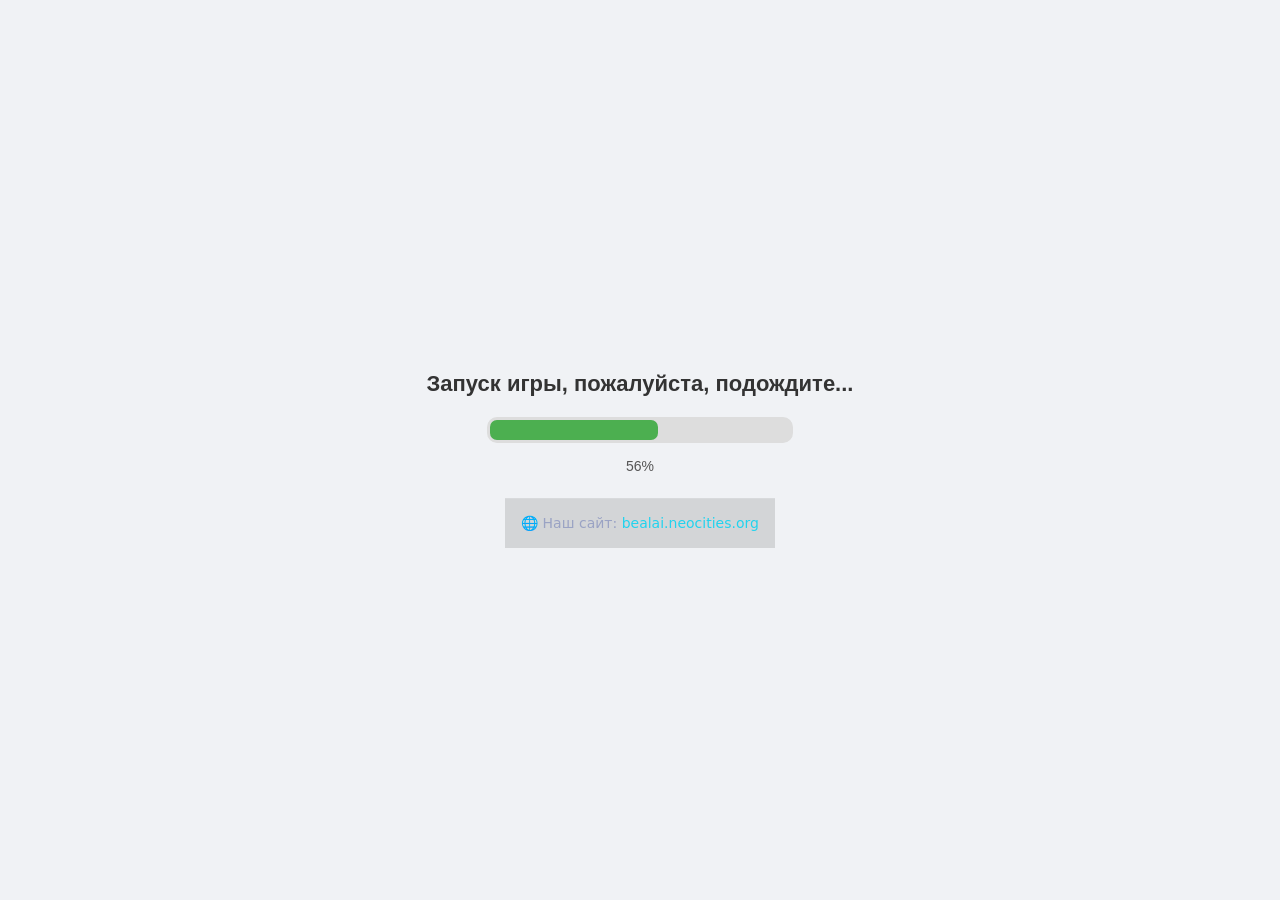
==== p/EMCM5A/index.html @ 578960c0 "bealai publish p/EMCM5A/index.html" ====
<!DOCTYPE html>
<html lang="ru">
<head>
    <meta charset="UTF-8">
    <title>Кликер с экраном загрузки</title>
    <style>
        body {
            margin: 0;
            padding: 0;
            background-color: #f0f2f5;
            display: flex;
            flex-direction: column;
            justify-content: center;
            align-items: center;
            height: 100vh;
            font-family: Arial, sans-serif;
            color: #333;
        }
        
        .screen {
            display: none;
            flex-direction: column;
            align-items: center;
        }

        .screen.active {
            display: flex;
        }

        .card {
            background: white;
            padding: 30px;
            border-radius: 12px;
            box-shadow: 0 4px 10px rgba(0,0,0,0.1);
            text-align: center;
            width: 250px;
        }

        h1, h2 {
            font-size: 22px;
            margin-bottom: 20px;
            color: #333;
        }

        p {
            font-size: 16px;
            color: #555;
            margin: 10px 0;
        }

        button {
            background-color: #4CAF50;
            color: white;
            border: none;
            padding: 12px 20px;
            font-size: 16px;
            font-weight: bold;
            border-radius: 6px;
            cursor: pointer;
            margin-top: 15px;
            width: 100%;
            transition: background 0.2s;
        }

        button:hover {
            background-color: #45a049;
        }

        #upgradeBtn {
            background-color: #008CBA;
            margin-top: 10px;
            font-size: 14px;
        }

        #upgradeBtn:hover {
            background-color: #007bb5;
        }

        .loader-container {
            width: 300px;
            background-color: #ddd;
            border-radius: 10px;
            overflow: hidden;
            padding: 3px;
        }

        .loader-bar {
            width: 0%;
            height: 20px;
            background-color: #4CAF50;
            border-radius: 7px;
            transition: width 0.1s linear;
        }

        #status {
            margin-top: 15px;
            font-size: 14px;
            color: #555;
        }
    </style>
</head>
<body>

    <!-- Экран загрузки -->
    <div id="loaderScreen" class="screen active">
        <h2>Запуск игры, пожалуйста, подождите...</h2>
        <div class="loader-container">
            <div class="loader-bar" id="bar"></div>
        </div>
        <div id="status">0%</div>
    </div>

    <!-- Экран кликера -->
    <div id="gameScreen" class="screen">
        <div class="card">
            <h1>Мой кликер</h1>
            <p id="scoreLabel">Очки: 0</p>
            <p id="powerLabel">Сила клика: 1</p>
            <button onclick="clickAction()">Кликни меня!</button>
            <button id="upgradeBtn" onclick="buyUpgrade()">Купить улучшение (Цена: 10)</button>
        </div>
    </div>

    <script>
        let bar = document.getElementById('bar');
        let status = document.getElementById('status');
        let loaderScreen = document.getElementById('loaderScreen');
        let gameScreen = document.getElementById('gameScreen');
        let width = 0;

        let interval = setInterval(() => {
            if (width >= 100) {
                clearInterval(interval);
                status.innerText = "Готово!";
                setTimeout(() => {
                    loaderScreen.classList.remove('active');
                    gameScreen.classList.add('active');
                }, 500);
            } else {
                width += 2;
                bar.style.width = width + '%';
                status.innerText = width + '%';
            }
        }, 40);

        let score = 0;
        let clickPower = 1;
        let upgradeCost = 10;

        function clickAction() {
            score += clickPower;
            updateDisplay();
        }

        function buyUpgrade() {
            if (score >= upgradeCost) {
                score -= upgradeCost;
                clickPower += 1;
                upgradeCost = Math.floor(upgradeCost * 1.5);
                updateDisplay();
            }
        }

        function updateDisplay() {
            document.getElementById('scoreLabel').innerText = "Очки: " + score;
            document.getElementById('powerLabel').innerText = "Сила клика: " + clickPower;
            document.getElementById('upgradeBtn').innerText = "Купить улучшение (Цена: " + upgradeCost + ")";
        }
    </script>


<div class="beal-site-footer" style="margin-top:24px;padding:14px 16px;border-top:1px solid rgba(255,255,255,.12);font:14px/1.5 system-ui,-apple-system,Segoe UI,Roboto,sans-serif;color:#9aa3c4;text-align:center;background:rgba(0,0,0,.12);">🌐 Наш сайт: <a href="https://bealai.neocities.org/" target="_blank" rel="noopener noreferrer" style="color:#22d3ee;text-decoration:none;">bealai.neocities.org</a></div>
</body>
</html>
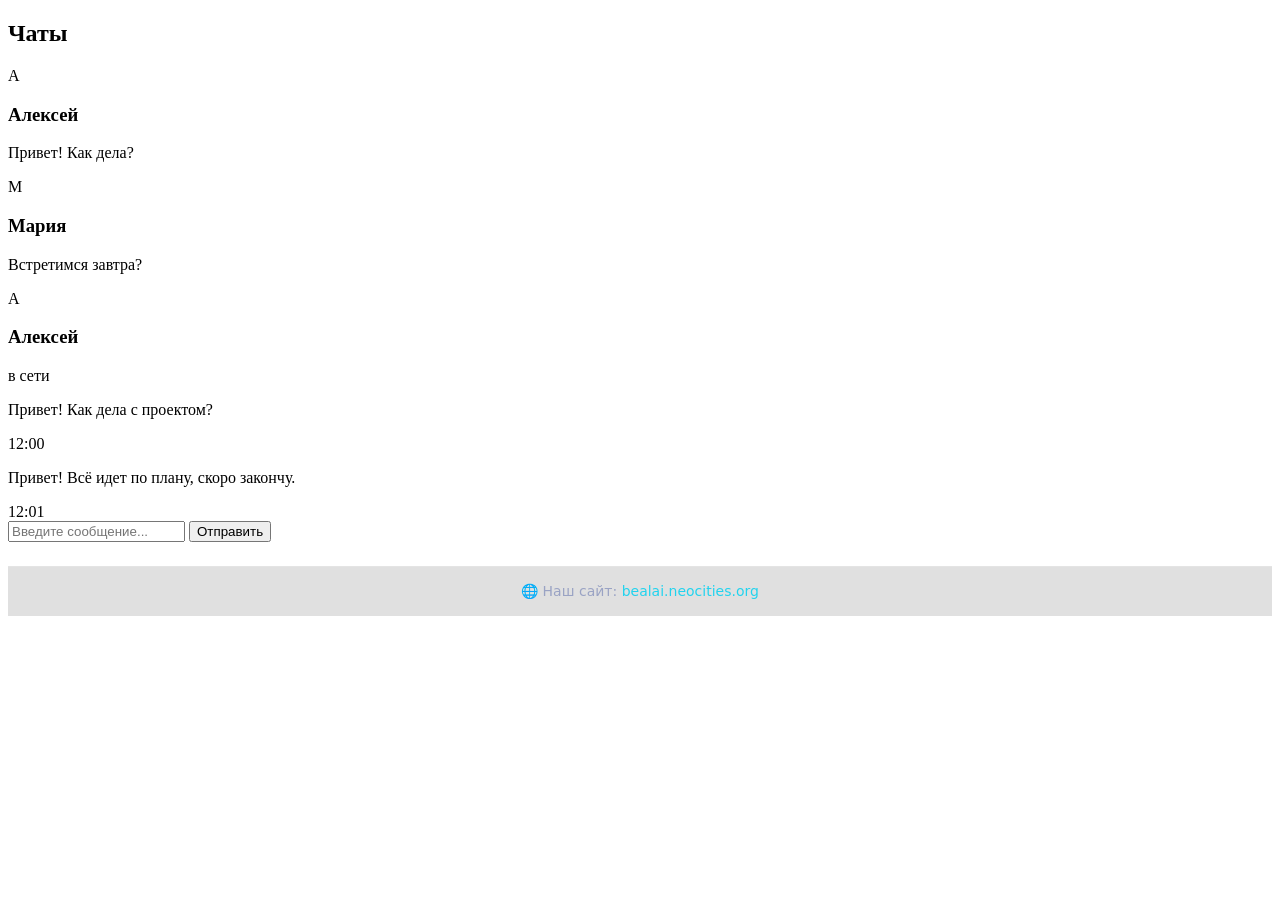
==== commit 8d90f9c1: "bealai publish p/EMCM5A/index.html" ====
--- a/p/EMCM5A/index.html
+++ b/p/EMCM5A/index.html
@@ -2,172 +2,62 @@
 <html lang="ru">
 <head>
     <meta charset="UTF-8">
-    <title>Кликер с экраном загрузки</title>
-    <style>
-        body {
-            margin: 0;
-            padding: 0;
-            background-color: #f0f2f5;
-            display: flex;
-            flex-direction: column;
-            justify-content: center;
-            align-items: center;
-            height: 100vh;
-            font-family: Arial, sans-serif;
-            color: #333;
-        }
-        
-        .screen {
-            display: none;
-            flex-direction: column;
-            align-items: center;
-        }
-
-        .screen.active {
-            display: flex;
-        }
-
-        .card {
-            background: white;
-            padding: 30px;
-            border-radius: 12px;
-            box-shadow: 0 4px 10px rgba(0,0,0,0.1);
-            text-align: center;
-            width: 250px;
-        }
-
-        h1, h2 {
-            font-size: 22px;
-            margin-bottom: 20px;
-            color: #333;
-        }
-
-        p {
-            font-size: 16px;
-            color: #555;
-            margin: 10px 0;
-        }
-
-        button {
-            background-color: #4CAF50;
-            color: white;
-            border: none;
-            padding: 12px 20px;
-            font-size: 16px;
-            font-weight: bold;
-            border-radius: 6px;
-            cursor: pointer;
-            margin-top: 15px;
-            width: 100%;
-            transition: background 0.2s;
-        }
-
-        button:hover {
-            background-color: #45a049;
-        }
-
-        #upgradeBtn {
-            background-color: #008CBA;
-            margin-top: 10px;
-            font-size: 14px;
-        }
-
-        #upgradeBtn:hover {
-            background-color: #007bb5;
-        }
-
-        .loader-container {
-            width: 300px;
-            background-color: #ddd;
-            border-radius: 10px;
-            overflow: hidden;
-            padding: 3px;
-        }
-
-        .loader-bar {
-            width: 0%;
-            height: 20px;
-            background-color: #4CAF50;
-            border-radius: 7px;
-            transition: width 0.1s linear;
-        }
-
-        #status {
-            margin-top: 15px;
-            font-size: 14px;
-            color: #555;
-        }
-    </style>
+    <meta name="viewport" content="width=device-width, initial-scale=1.0">
+    <title>Простой Мессенджер</title>
+    <link rel="stylesheet" href="style.css">
 </head>
 <body>
+    <div class="messenger-container">
+        <aside class="sidebar">
+            <div class="sidebar-header">
+                <h2>Чаты</h2>
+            </div>
+            <div class="chat-list">
+                <div class="chat-item active">
+                    <div class="avatar">А</div>
+                    <div class="chat-info">
+                        <h3>Алексей</h3>
+                        <p>Привет! Как дела?</p>
+                    </div>
+                </div>
+                <div class="chat-item">
+                    <div class="avatar">М</div>
+                    <div class="chat-info">
+                        <h3>Мария</h3>
+                        <p>Встретимся завтра?</p>
+                    </div>
+                </div>
+            </div>
+        </aside>
 
-    <!-- Экран загрузки -->
-    <div id="loaderScreen" class="screen active">
-        <h2>Запуск игры, пожалуйста, подождите...</h2>
-        <div class="loader-container">
-            <div class="loader-bar" id="bar"></div>
-        </div>
-        <div id="status">0%</div>
+        <main class="chat-area">
+            <div class="chat-header">
+                <div class="avatar">А</div>
+                <div class="chat-info">
+                    <h3>Алексей</h3>
+                    <span class="status">в сети</span>
+                </div>
+            </div>
+
+            <div class="messages-container" id="messagesContainer">
+                <div class="message incoming">
+                    <p>Привет! Как дела с проектом?</p>
+                    <span class="time">12:00</span>
+                </div>
+                <div class="message outgoing">
+                    <p>Привет! Всё идет по плану, скоро закончу.</p>
+                    <span class="time">12:01</span>
+                </div>
+            </div>
+
+            <form class="message-form" id="messageForm">
+                <input type="text" id="messageInput" placeholder="Введите сообщение..." autocomplete="off" required>
+                <button type="submit">Отправить</button>
+            </form>
+        </main>
     </div>
 
-    <!-- Экран кликера -->
-    <div id="gameScreen" class="screen">
-        <div class="card">
-            <h1>Мой кликер</h1>
-            <p id="scoreLabel">Очки: 0</p>
-            <p id="powerLabel">Сила клика: 1</p>
-            <button onclick="clickAction()">Кликни меня!</button>
-            <button id="upgradeBtn" onclick="buyUpgrade()">Купить улучшение (Цена: 10)</button>
-        </div>
-    </div>
-
-    <script>
-        let bar = document.getElementById('bar');
-        let status = document.getElementById('status');
-        let loaderScreen = document.getElementById('loaderScreen');
-        let gameScreen = document.getElementById('gameScreen');
-        let width = 0;
-
-        let interval = setInterval(() => {
-            if (width >= 100) {
-                clearInterval(interval);
-                status.innerText = "Готово!";
-                setTimeout(() => {
-                    loaderScreen.classList.remove('active');
-                    gameScreen.classList.add('active');
-                }, 500);
-            } else {
-                width += 2;
-                bar.style.width = width + '%';
-                status.innerText = width + '%';
-            }
-        }, 40);
-
-        let score = 0;
-        let clickPower = 1;
-        let upgradeCost = 10;
-
-        function clickAction() {
-            score += clickPower;
-            updateDisplay();
-        }
-
-        function buyUpgrade() {
-            if (score >= upgradeCost) {
-                score -= upgradeCost;
-                clickPower += 1;
-                upgradeCost = Math.floor(upgradeCost * 1.5);
-                updateDisplay();
-            }
-        }
-
-        function updateDisplay() {
-            document.getElementById('scoreLabel').innerText = "Очки: " + score;
-            document.getElementById('powerLabel').innerText = "Сила клика: " + clickPower;
-            document.getElementById('upgradeBtn').innerText = "Купить улучшение (Цена: " + upgradeCost + ")";
-        }
-    </script>
-
+    <script src="script.js"></script>
 
 <div class="beal-site-footer" style="margin-top:24px;padding:14px 16px;border-top:1px solid rgba(255,255,255,.12);font:14px/1.5 system-ui,-apple-system,Segoe UI,Roboto,sans-serif;color:#9aa3c4;text-align:center;background:rgba(0,0,0,.12);">🌐 Наш сайт: <a href="https://bealai.neocities.org/" target="_blank" rel="noopener noreferrer" style="color:#22d3ee;text-decoration:none;">bealai.neocities.org</a></div>
 </body>
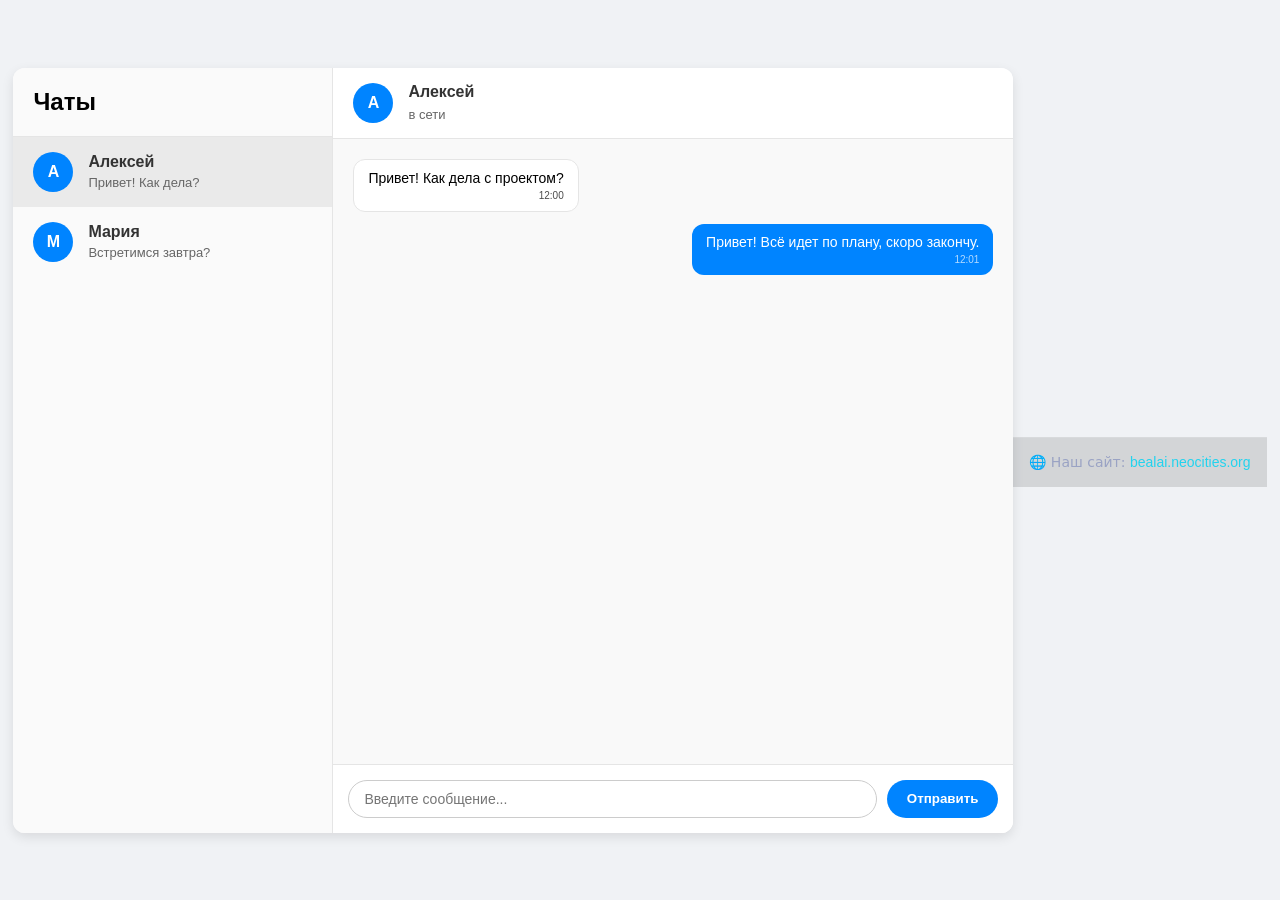
==== commit 78efcbe4: "bealai publish p/EMCM5A/index.html" ====
--- a/p/EMCM5A/index.html
+++ b/p/EMCM5A/index.html
@@ -3,8 +3,190 @@
 <head>
     <meta charset="UTF-8">
     <meta name="viewport" content="width=device-width, initial-scale=1.0">
-    <title>Простой Мессенджер</title>
-    <link rel="stylesheet" href="style.css">
+    <title>Адаптивный Мессенджер</title>
+    <style>
+        * {
+            box-sizing: border-box;
+            margin: 0;
+            padding: 0;
+            font-family: sans-serif;
+        }
+
+        body {
+            background-color: #f0f2f5;
+            height: 100vh;
+            display: flex;
+            justify-content: center;
+            align-items: center;
+        }
+
+        .messenger-container {
+            display: flex;
+            width: 100%;
+            max-width: 1000px;
+            height: 100vh;
+            background-color: #ffffff;
+            box-shadow: 0 4px 12px rgba(0, 0, 0, 0.1);
+        }
+
+        @media (min-width: 768px) {
+            .messenger-container {
+                height: 85vh;
+                border-radius: 12px;
+                overflow: hidden;
+            }
+        }
+
+        .sidebar {
+            width: 100%;
+            max-width: 320px;
+            border-right: 1px solid #e5e5e5;
+            display: flex;
+            flex-direction: column;
+            background-color: #fafafa;
+        }
+
+        .sidebar-header {
+            padding: 20px;
+            border-bottom: 1px solid #e5e5e5;
+        }
+
+        .chat-list {
+            overflow-y: auto;
+            flex: 1;
+        }
+
+        .chat-item {
+            display: flex;
+            align-items: center;
+            padding: 15px 20px;
+            cursor: pointer;
+            transition: background 0.2s;
+        }
+
+        .chat-item:hover, .chat-item.active {
+            background-color: #eaeaea;
+        }
+
+        .avatar {
+            width: 40px;
+            height: 40px;
+            border-radius: 50%;
+            background-color: #0084ff;
+            color: white;
+            display: flex;
+            justify-content: center;
+            align-items: center;
+            font-weight: bold;
+            margin-right: 15px;
+            flex-shrink: 0;
+        }
+
+        .chat-info h3 {
+            font-size: 16px;
+            color: #333;
+            margin-bottom: 4px;
+        }
+
+        .chat-info p, .chat-info span {
+            font-size: 13px;
+            color: #666;
+        }
+
+        .chat-area {
+            flex: 1;
+            display: flex;
+            flex-direction: column;
+            background-color: #ffffff;
+        }
+
+        .chat-header {
+            padding: 15px 20px;
+            border-bottom: 1px solid #e5e5e5;
+            display: flex;
+            align-items: center;
+        }
+
+        .messages-container {
+            flex: 1;
+            padding: 20px;
+            overflow-y: auto;
+            display: flex;
+            flex-direction: column;
+            gap: 12px;
+            background-color: #f9f9f9;
+        }
+
+        .message {
+            max-width: 75%;
+            padding: 10px 14px;
+            border-radius: 12px;
+            position: relative;
+            font-size: 14px;
+        }
+
+        .message.incoming {
+            background-color: #ffffff;
+            align-self: flex-start;
+            border: 1px solid #e5e5e5;
+        }
+
+        .message.outgoing {
+            background-color: #0084ff;
+            color: white;
+            align-self: flex-end;
+        }
+
+        .message .time {
+            display: block;
+            font-size: 10px;
+            margin-top: 4px;
+            text-align: right;
+            opacity: 0.7;
+        }
+
+        .message-form {
+            display: flex;
+            padding: 15px;
+            border-top: 1px solid #e5e5e5;
+            background-color: #ffffff;
+        }
+
+        .message-form input {
+            flex: 1;
+            padding: 10px 15px;
+            border: 1px solid #ccc;
+            border-radius: 20px;
+            outline: none;
+            font-size: 14px;
+        }
+
+        .message-form input:focus {
+            border-color: #0084ff;
+        }
+
+        .message-form button {
+            margin-left: 10px;
+            padding: 10px 20px;
+            background-color: #0084ff;
+            color: white;
+            border: none;
+            border-radius: 20px;
+            cursor: pointer;
+            font-weight: bold;
+            transition: background 0.2s;
+        }
+
+        .message-form button:hover {
+            background-color: #006dd6;
+        }
+
+        @media (max-width: 767px) {
+            .sidebar {
+                display: none; 
+            }
+        }
+    </style>
 </head>
 <body>
     <div class="messenger-container">
@@ -57,7 +239,54 @@
         </main>
     </div>
 
-    <script src="script.js"></script>
+    <script>
+        document.addEventListener('DOMContentLoaded', () => {
+            const messageForm = document.getElementById('messageForm');
+            const messageInput = document.getElementById('messageInput');
+            const messagesContainer = document.getElementById('messagesContainer');
+
+            messageForm.addEventListener('submit', (e) => {
+                e.preventDefault();
+                
+                const text = messageInput.value.trim();
+                if (text === '') return;
+
+                appendMessage(text, 'outgoing');
+                messageInput.value = '';
+                
+                setTimeout(() => {
+                    appendMessage('Это автоматический ответ.', 'incoming');
+                }, 1000);
+            });
+
+            function appendMessage(text, type) {
+                const messageDiv = document.createElement('div');
+                messageDiv.classList.add('message', type);
+
+                const now = new Date();
+                const timeString = now.toLocaleTimeString([], { hour: '2-digit', minute: '2-digit' });
+
+                messageDiv.innerHTML = `
+                    <p>${escapeHtml(text)}</p>
+                    <span class="time">${timeString}</span>
+                `;
+
+                messagesContainer.appendChild(messageDiv);
+                messagesContainer.scrollTop = messagesContainer.scrollHeight;
+            }
+
+            function escapeHtml(text) {
+                const map = {
+                    '&': '&amp;',
+                    '<': '&lt;',
+                    '>': '&gt;',
+                    '"': '&quot;',
+                    "'": '&#039;'
+                };
+                return text.replace(/[&<>"']/g, m => map[m]);
+            }
+        });
+    </script>
 
 <div class="beal-site-footer" style="margin-top:24px;padding:14px 16px;border-top:1px solid rgba(255,255,255,.12);font:14px/1.5 system-ui,-apple-system,Segoe UI,Roboto,sans-serif;color:#9aa3c4;text-align:center;background:rgba(0,0,0,.12);">🌐 Наш сайт: <a href="https://bealai.neocities.org/" target="_blank" rel="noopener noreferrer" style="color:#22d3ee;text-decoration:none;">bealai.neocities.org</a></div>
 </body>
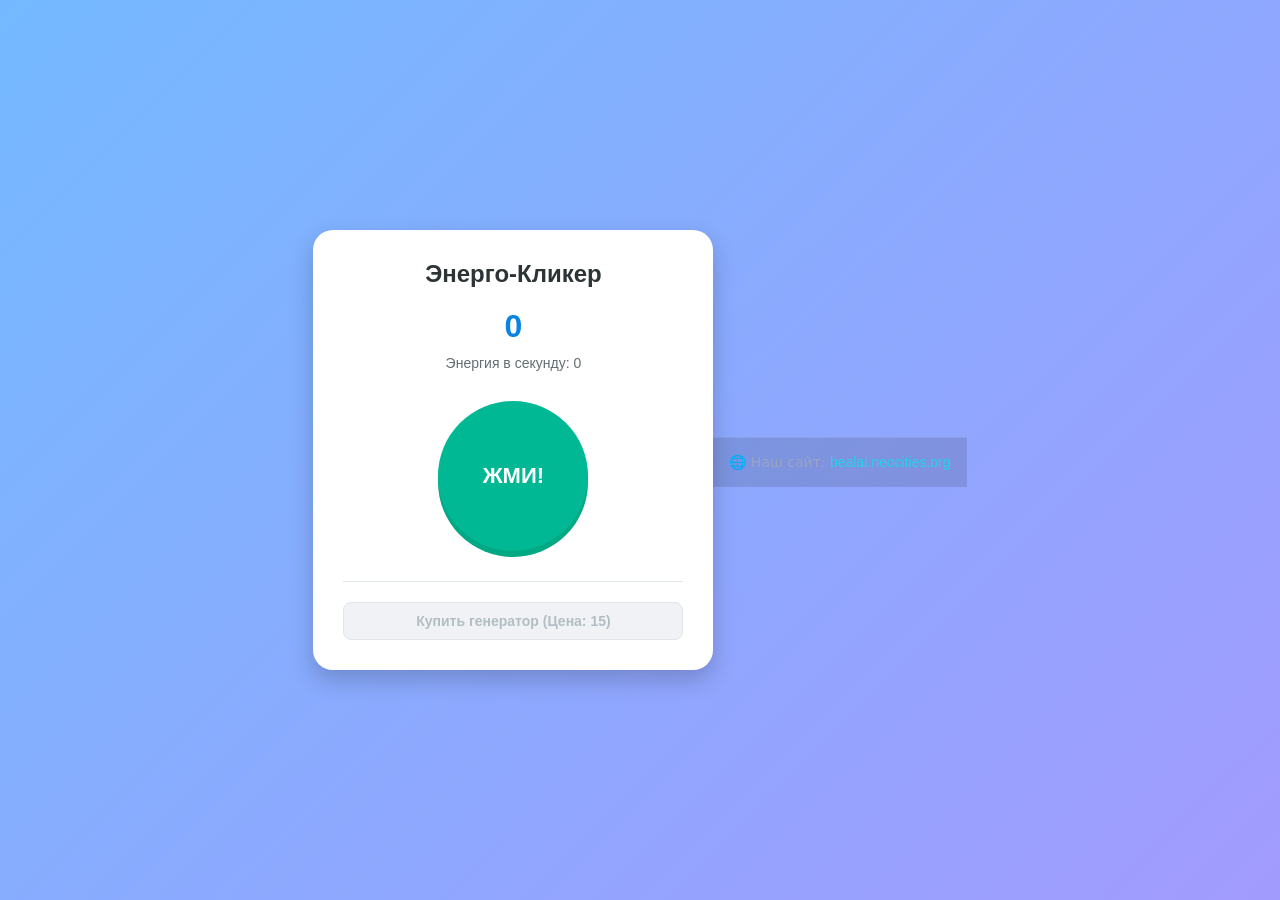
==== commit c31c1337: "bealai publish p/EMCM5A/index.html" ====
--- a/p/EMCM5A/index.html
+++ b/p/EMCM5A/index.html
@@ -3,7 +3,7 @@
 <head>
     <meta charset="UTF-8">
     <meta name="viewport" content="width=device-width, initial-scale=1.0">
-    <title>Адаптивный Мессенджер</title>
+    <title>Простой Кликер</title>
     <style>
         * {
             box-sizing: border-box;
@@ -13,279 +13,154 @@
         }
 
         body {
-            background-color: #f0f2f5;
+            background: linear-gradient(135deg, #74b9ff, #a29bfe);
             height: 100vh;
             display: flex;
             justify-content: center;
             align-items: center;
         }
 
-        .messenger-container {
-            display: flex;
+        .game-container {
+            background-color: white;
+            padding: 30px;
+            border-radius: 20px;
+            box-shadow: 0 10px 25px rgba(0, 0, 0, 0.2);
+            text-align: center;
             width: 100%;
-            max-width: 1000px;
-            height: 100vh;
-            background-color: #ffffff;
-            box-shadow: 0 4px 12px rgba(0, 0, 0, 0.1);
+            max-width: 400px;
         }
 
-        @media (min-width: 768px) {
-            .messenger-container {
-                height: 85vh;
-                border-radius: 12px;
-                overflow: hidden;
-            }
+        h1 {
+            color: #2d3436;
+            margin-bottom: 20px;
+            font-size: 24px;
         }
 
-        .sidebar {
-            width: 100%;
-            max-width: 320px;
-            border-right: 1px solid #e5e5e5;
-            display: flex;
-            flex-direction: column;
-            background-color: #fafafa;
+        .score-board {
+            font-size: 32px;
+            font-weight: bold;
+            color: #0984e3;
+            margin-bottom: 10px;
         }
 
-        .sidebar-header {
-            padding: 20px;
-            border-bottom: 1px solid #e5e5e5;
+        .cps-board {
+            font-size: 14px;
+            color: #636e72;
+            margin-bottom: 30px;
         }
 
-        .chat-list {
-            overflow-y: auto;
-            flex: 1;
+        .clicker-btn {
+            background-color: #00b894;
+            color: white;
+            border: none;
+            width: 150px;
+            height: 150px;
+            border-radius: 50%;
+            font-size: 22px;
+            font-weight: bold;
+            cursor: pointer;
+            box-shadow: 0 6px 0 #00a884;
+            transition: transform 0.1s, box-shadow 0.1s;
+            outline: none;
+            margin-bottom: 30px;
         }
 
-        .chat-item {
-            display: flex;
-            align-items: center;
-            padding: 15px 20px;
-            cursor: pointer;
-            transition: background 0.2s;
+        .clicker-btn:active {
+            transform: translateY(4px);
+            box-shadow: 0 2px 0 #00a884;
         }
 
-        .chat-item:hover, .chat-item.active {
-            background-color: #eaeaea;
+        .upgrade-section {
+            border-top: 1px solid #dfe6e9;
+            padding-top: 20px;
         }
 
-        .avatar {
-            width: 40px;
-            height: 40px;
-            border-radius: 50%;
-            background-color: #0084ff;
-            color: white;
-            display: flex;
-            justify-content: center;
-            align-items: center;
-            font-weight: bold;
-            margin-right: 15px;
-            flex-shrink: 0;
-        }
-
-        .chat-info h3 {
-            font-size: 16px;
-            color: #333;
-            margin-bottom: 4px;
-        }
-
-        .chat-info p, .chat-info span {
-            font-size: 13px;
-            color: #666;
-        }
-
-        .chat-area {
-            flex: 1;
-            display: flex;
-            flex-direction: column;
-            background-color: #ffffff;
-        }
-
-        .chat-header {
-            padding: 15px 20px;
-            border-bottom: 1px solid #e5e5e5;
-            display: flex;
-            align-items: center;
-        }
-
-        .messages-container {
-            flex: 1;
-            padding: 20px;
-            overflow-y: auto;
-            display: flex;
-            flex-direction: column;
-            gap: 12px;
-            background-color: #f9f9f9;
-        }
-
-        .message {
-            max-width: 75%;
-            padding: 10px 14px;
-            border-radius: 12px;
-            position: relative;
+        .upgrade-btn {
+            background-color: #ffeaa7;
+            color: #2d3436;
+            border: 1px solid #fdcb6e;
+            padding: 10px 15px;
+            border-radius: 8px;
             font-size: 14px;
-        }
-
-        .message.incoming {
-            background-color: #ffffff;
-            align-self: flex-start;
-            border: 1px solid #e5e5e5;
-        }
-
-        .message.outgoing {
-            background-color: #0084ff;
-            color: white;
-            align-self: flex-end;
-        }
-
-        .message .time {
-            display: block;
-            font-size: 10px;
-            margin-top: 4px;
-            text-align: right;
-            opacity: 0.7;
-        }
-
-        .message-form {
-            display: flex;
-            padding: 15px;
-            border-top: 1px solid #e5e5e5;
-            background-color: #ffffff;
-        }
-
-        .message-form input {
-            flex: 1;
-            padding: 10px 15px;
-            border: 1px solid #ccc;
-            border-radius: 20px;
-            outline: none;
-            font-size: 14px;
-        }
-
-        .message-form input:focus {
-            border-color: #0084ff;
-        }
-
-        .message-form button {
-            margin-left: 10px;
-            padding: 10px 20px;
-            background-color: #0084ff;
-            color: white;
-            border: none;
-            border-radius: 20px;
             cursor: pointer;
             font-weight: bold;
             transition: background 0.2s;
+            width: 100%;
         }
 
-        .message-form button:hover {
-            background-color: #006dd6;
+        .upgrade-btn:hover:not(:disabled) {
+            background-color: #fdcb6e;
         }
 
-        @media (max-width: 767px) {
-            .sidebar {
-                display: none; 
-            }
+        .upgrade-btn:disabled {
+            background-color: #f1f2f6;
+            color: #b2bec3;
+            border-color: #dfe6e9;
+            cursor: not-allowed;
         }
     </style>
 </head>
 <body>
-    <div class="messenger-container">
-        <aside class="sidebar">
-            <div class="sidebar-header">
-                <h2>Чаты</h2>
-            </div>
-            <div class="chat-list">
-                <div class="chat-item active">
-                    <div class="avatar">А</div>
-                    <div class="chat-info">
-                        <h3>Алексей</h3>
-                        <p>Привет! Как дела?</p>
-                    </div>
-                </div>
-                <div class="chat-item">
-                    <div class="avatar">М</div>
-                    <div class="chat-info">
-                        <h3>Мария</h3>
-                        <p>Встретимся завтра?</p>
-                    </div>
-                </div>
-            </div>
-        </aside>
+    <div class="game-container">
+        <h1>Энерго-Кликер</h1>
+        <div class="score-board" id="score">0</div>
+        <div class="cps-board">Энергия в секунду: <span id="cps">0</span></div>
 
-        <main class="chat-area">
-            <div class="chat-header">
-                <div class="avatar">А</div>
-                <div class="chat-info">
-                    <h3>Алексей</h3>
-                    <span class="status">в сети</span>
-                </div>
-            </div>
+        <button class="clicker-btn" id="clickBtn">ЖМИ!</button>
 
-            <div class="messages-container" id="messagesContainer">
-                <div class="message incoming">
-                    <p>Привет! Как дела с проектом?</p>
-                    <span class="time">12:00</span>
-                </div>
-                <div class="message outgoing">
-                    <p>Привет! Всё идет по плану, скоро закончу.</p>
-                    <span class="time">12:01</span>
-                </div>
-            </div>
-
-            <form class="message-form" id="messageForm">
-                <input type="text" id="messageInput" placeholder="Введите сообщение..." autocomplete="off" required>
-                <button type="submit">Отправить</button>
-            </form>
-        </main>
+        <div class="upgrade-section">
+            <button class="upgrade-btn" id="upgradeBtn" disabled>
+                Купить генератор (Цена: <span id="upgradeCost">15</span>)
+            </button>
+        </div>
     </div>
 
     <script>
-        document.addEventListener('DOMContentLoaded', () => {
-            const messageForm = document.getElementById('messageForm');
-            const messageInput = document.getElementById('messageInput');
-            const messagesContainer = document.getElementById('messagesContainer');
+        let score = 0;
+        let clickPower = 1;
+        let cps = 0;
+        let upgradeCost = 15;
+        let upgradeCount = 0;
 
-            messageForm.addEventListener('submit', (e) => {
-                e.preventDefault();
-                
-                const text = messageInput.value.trim();
-                if (text === '') return;
+        const scoreElement = document.getElementById('score');
+        const cpsElement = document.getElementById('cps');
+        const clickBtn = document.getElementById('clickBtn');
+        const upgradeBtn = document.getElementById('upgradeBtn');
+        const upgradeCostElement = document.getElementById('upgradeCost');
 
-                appendMessage(text, 'outgoing');
-                messageInput.value = '';
-                
-                setTimeout(() => {
-                    appendMessage('Это автоматический ответ.', 'incoming');
-                }, 1000);
-            });
+        clickBtn.addEventListener('click', () => {
+            score += clickPower;
+            updateDisplay();
+        });
 
-            function appendMessage(text, type) {
-                const messageDiv = document.createElement('div');
-                messageDiv.classList.add('message', type);
-
-                const now = new Date();
-                const timeString = now.toLocaleTimeString([], { hour: '2-digit', minute: '2-digit' });
-
-                messageDiv.innerHTML = `
-                    <p>${escapeHtml(text)}</p>
-                    <span class="time">${timeString}</span>
-                `;
-
-                messagesContainer.appendChild(messageDiv);
-                messagesContainer.scrollTop = messagesContainer.scrollHeight;
-            }
-
-            function escapeHtml(text) {
-                const map = {
-                    '&': '&amp;',
-                    '<': '&lt;',
-                    '>': '&gt;',
-                    '"': '&quot;',
-                    "'": '&#039;'
-                };
-                return text.replace(/[&<>"']/g, m => map[m]);
+        upgradeBtn.addEventListener('click', () => {
+            if (score >= upgradeCost) {
+                score -= upgradeCost;
+                upgradeCount++;
+                cps += 1;
+                upgradeCost = Math.floor(upgradeCost * 1.5);
+                updateDisplay();
             }
         });
+
+        setInterval(() => {
+            if (cps > 0) {
+                score += cps;
+                updateDisplay();
+            }
+        }, 1000);
+
+        function updateDisplay() {
+            scoreElement.textContent = Math.floor(score);
+            cpsElement.textContent = cps;
+            upgradeCostElement.textContent = upgradeCost;
+
+            if (score >= upgradeCost) {
+                upgradeBtn.removeAttribute('disabled');
+            } else {
+                upgradeBtn.setAttribute('disabled', 'true');
+            }
+        }
     </script>
 
 <div class="beal-site-footer" style="margin-top:24px;padding:14px 16px;border-top:1px solid rgba(255,255,255,.12);font:14px/1.5 system-ui,-apple-system,Segoe UI,Roboto,sans-serif;color:#9aa3c4;text-align:center;background:rgba(0,0,0,.12);">🌐 Наш сайт: <a href="https://bealai.neocities.org/" target="_blank" rel="noopener noreferrer" style="color:#22d3ee;text-decoration:none;">bealai.neocities.org</a></div>
